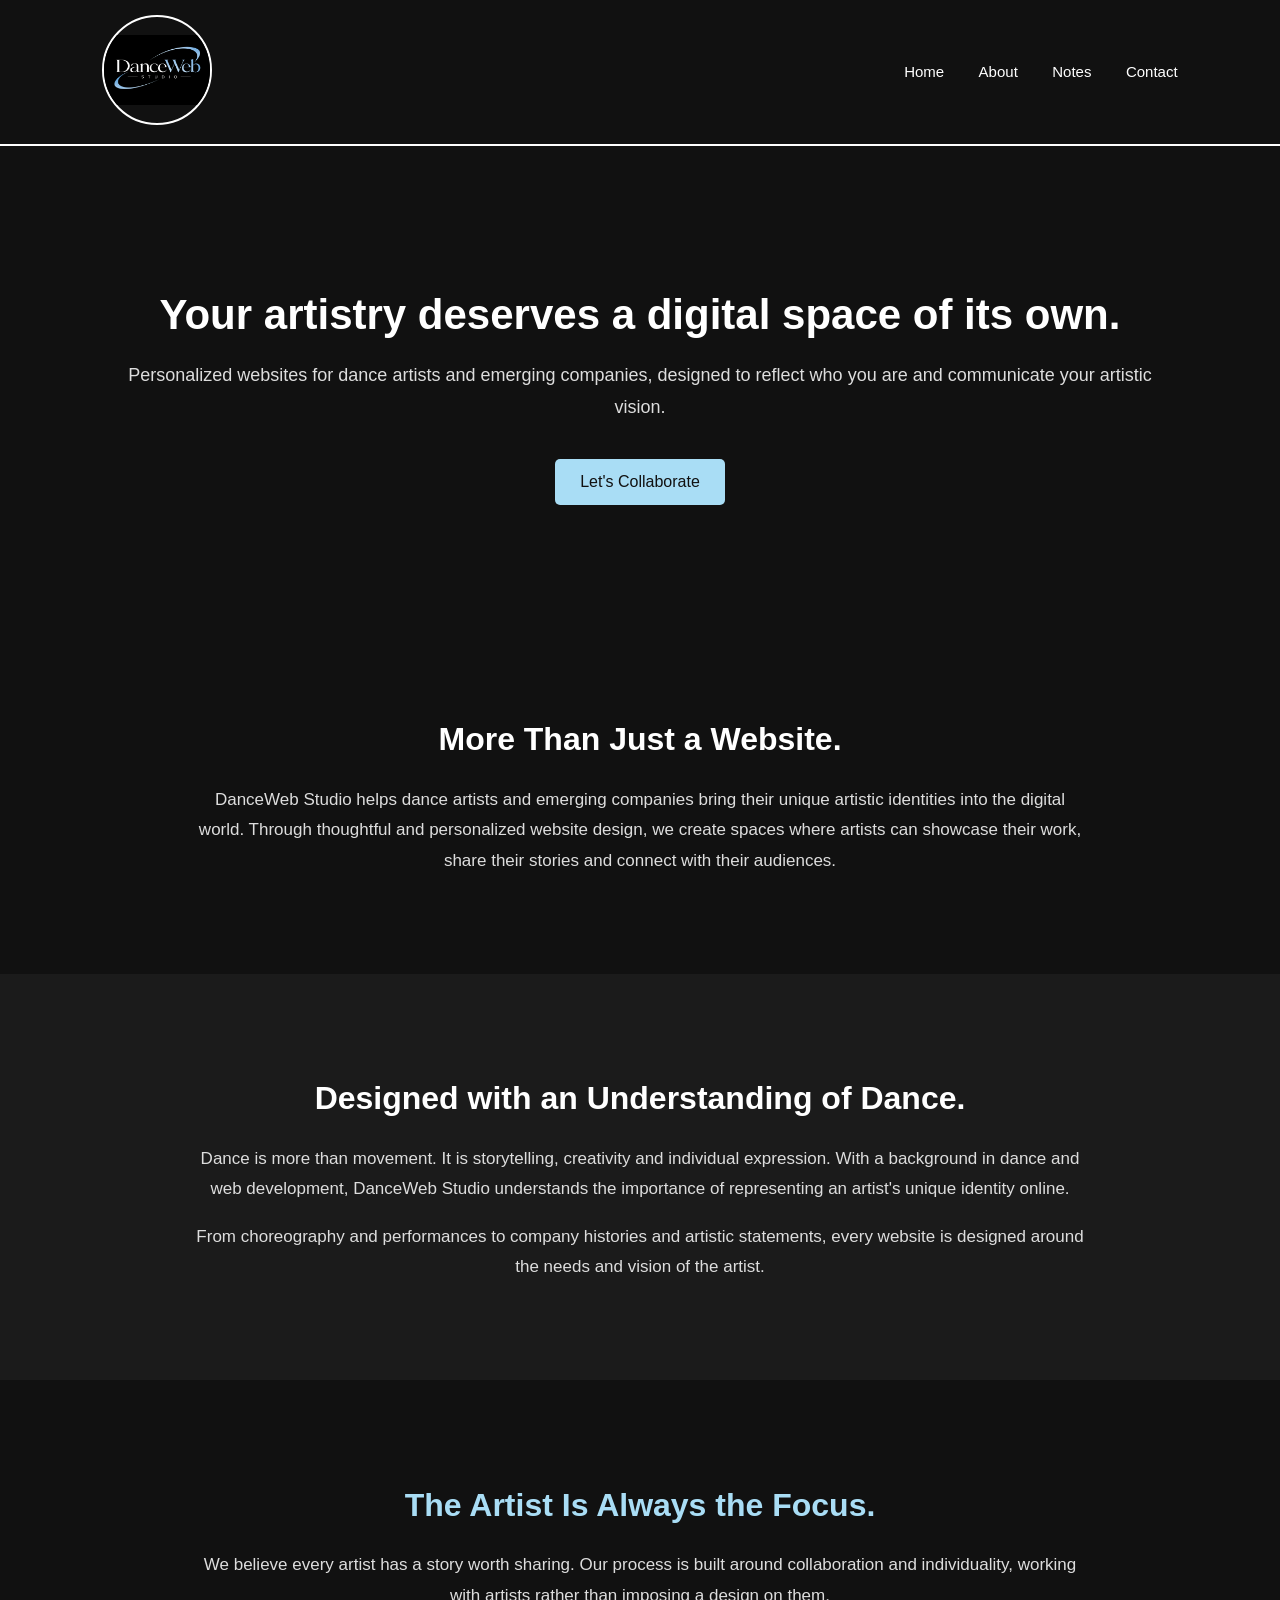
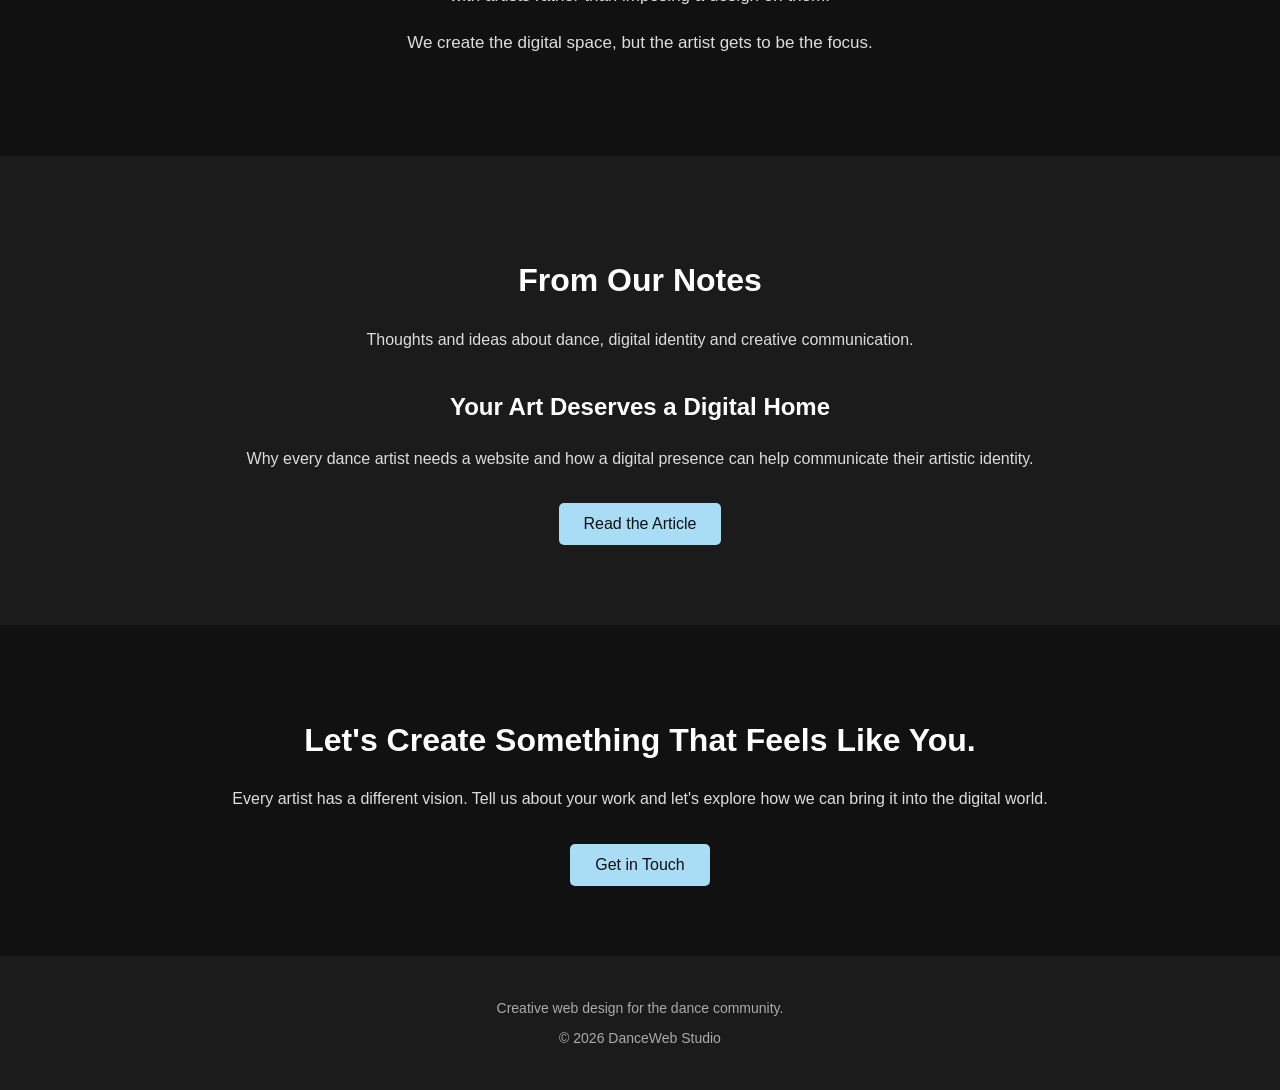
==== index.html @ 017f2ad7 "Add files via upload" ====
<!DOCTYPE html>
<html lang="en">

<head>
    <meta charset="UTF-8">
    <meta name="viewport" content="width=device-width, initial-scale=1.0">

    <title>DanceWeb Studio | Creative Web Design for Dance Artists</title>

    <link rel="stylesheet" href="styles.css">
</head>

<body>

    <!-- HEADER / NAVIGATION -->
    <header>

        <!-- LOGO -->
        <a href="index.html">
            <img src="images/DanceWebStudioLogo.png" alt="DanceWeb Studio Logo">
        </a>


        <nav>
            <a href="index.html">Home</a>
            <a href="about.html">About</a>
            <a href="notes.html">Notes</a>
            <a href="contact.html">Contact</a>
        </nav>

    </header>


    <!-- MAIN CONTENT -->
    <main>

        <!-- HERO SECTION -->
        <section id="hero">

            <h2>Your artistry deserves a digital space of its own.</h2>

            <p>
                Personalized websites for dance artists and emerging
                companies, designed to reflect who you are and
                communicate your artistic vision.
            </p>

            <a href="contact.html">Let's Collaborate</a>

        </section>


        <!-- INTRODUCTION SECTION -->
        <section id="introduction">

            <h2>More Than Just a Website.</h2>

            <p>
                DanceWeb Studio helps dance artists and emerging
                companies bring their unique artistic identities
                into the digital world. Through thoughtful and
                personalized website design, we create spaces
                where artists can showcase their work, share their
                stories and connect with their audiences.
            </p>

        </section>


        <!-- WHAT MAKES US DIFFERENT -->
        <section id="difference">

            <h2>Designed with an Understanding of Dance.</h2>

            <p>
                Dance is more than movement. It is storytelling,
                creativity and individual expression. With a
                background in dance and web development, DanceWeb
                Studio understands the importance of representing
                an artist's unique identity online.
            </p>

            <p>
                From choreography and performances to company
                histories and artistic statements, every website
                is designed around the needs and vision of the artist.
            </p>

        </section>


        <!-- OUR PHILOSOPHY -->
        <section id="philosophy">

            <h2>The Artist Is Always the Focus.</h2>

            <p>
                We believe every artist has a story worth sharing.
                Our process is built around collaboration and
                individuality, working with artists rather than
                imposing a design on them.
            </p>

            <p>
                We create the digital space, but the artist gets
                to be the focus.
            </p>

        </section>


        <!-- NOTES / BLOG SECTION -->
        <section id="notes">

            <h2>From Our Notes</h2>

            <p>
                Thoughts and ideas about dance, digital identity
                and creative communication.
            </p>

            <h3>Your Art Deserves a Digital Home</h3>

            <p>
                Why every dance artist needs a website and how
                a digital presence can help communicate their
                artistic identity.
            </p>

            <a href="post.html">Read the Article</a>

        </section>


        <!-- CONTACT SECTION -->
        <section id="contact">

            <h2>Let's Create Something That Feels Like You.</h2>

            <p>
                Every artist has a different vision. Tell us about
                your work and let's explore how we can bring it
                into the digital world.
            </p>

            <a href="contact.html">Get in Touch</a>

        </section>

    </main>


    <!-- FOOTER -->
    <footer>

        <p>Creative web design for the dance community.</p>

        <p>&copy; 2026 DanceWeb Studio</p>

    </footer>

</body>

</html>
---- styles.css ----
/* GENERAL STYLING */

* {
    box-sizing: border-box;
}

body {
    font-family: Arial, sans-serif;
    margin: 0;
    background-color: #111111;
    color: #FFFFFF;
}


/* HEADER / NAVIGATION */

header {
    display: flex;
    justify-content: space-between;
    align-items: center;
    padding: 15px 8%;
    background-color: #111111;
    border-bottom: 2px solid white;
}

/* LOGO */

header img {
    width: 110px;
    height: 110px;
    border: 2px solid white;
    border-radius: 50%;
    object-fit: contain;
}

/* NAVIGATION LINKS */

nav a {
    text-decoration: none;
    color: #FFFFFF;
    margin-left: 30px;
    font-size: 15px;
}

nav a:hover {
    color: #A9DDF5;
}


/* HERO SECTION */

#hero {
    background-color: #111111;
    color: #FFFFFF;
    text-align: center;
    padding: 110px 10%;
}

#hero h2 {
    font-size: 42px;
    margin-bottom: 20px;
}

#hero p {
    font-size: 18px;
    line-height: 1.8;
    margin-bottom: 35px;
    color: #DDDDDD;
}

#hero a {
    display: inline-block;
    background-color: #A9DDF5;
    color: #111111;
    text-decoration: none;
    padding: 14px 25px;
    border-radius: 5px;
}

#hero a:hover {
    background-color: #FFFFFF;
}


/* INTRODUCTION SECTION */

#introduction {
    text-align: center;
    padding: 80px 15%;
}

#introduction h2 {
    font-size: 32px;
}

#introduction p {
    font-size: 17px;
    line-height: 1.8;
    color: #DDDDDD;
}


/* WHAT MAKES US DIFFERENT */

#difference {
    background-color: #1B1B1B;
    text-align: center;
    padding: 80px 15%;
}

#difference h2 {
    font-size: 32px;
}

#difference p {
    font-size: 17px;
    line-height: 1.8;
    color: #DDDDDD;
}


/* OUR PHILOSOPHY */

#philosophy {
    text-align: center;
    padding: 80px 15%;
}

#philosophy h2 {
    font-size: 32px;
    color: #A9DDF5;
}

#philosophy p {
    font-size: 17px;
    line-height: 1.8;
    color: #DDDDDD;
}


/* NOTES / BLOG SECTION */

#notes {
    background-color: #1B1B1B;
    text-align: center;
    padding: 80px 15%;
}

#notes h2 {
    font-size: 32px;
}

#notes h3 {
    font-size: 24px;
    margin-top: 40px;
}

#notes p {
    color: #DDDDDD;
    line-height: 1.7;
}

#notes a {
    display: inline-block;
    margin-top: 15px;
    background-color: #A9DDF5;
    color: #111111;
    text-decoration: none;
    padding: 12px 25px;
    border-radius: 5px;
}

#notes a:hover {
    background-color: #FFFFFF;
}


/* CONTACT SECTION */

#contact {
    text-align: center;
    padding: 70px 15%;
}

#contact h2 {
    font-size: 32px;
}

#contact p {
    color: #DDDDDD;
    line-height: 1.7;
}

#contact a {
    display: inline-block;
    margin-top: 15px;
    background-color: #A9DDF5;
    color: #111111;
    text-decoration: none;
    padding: 12px 25px;
    border-radius: 5px;
}

#contact a:hover {
    background-color: #FFFFFF;
}


/* FOOTER */

footer {
    background-color: #1B1B1B;
    text-align: center;
    padding: 30px;
}

footer p {
    color: #AAAAAA;
    font-size: 14px;
}
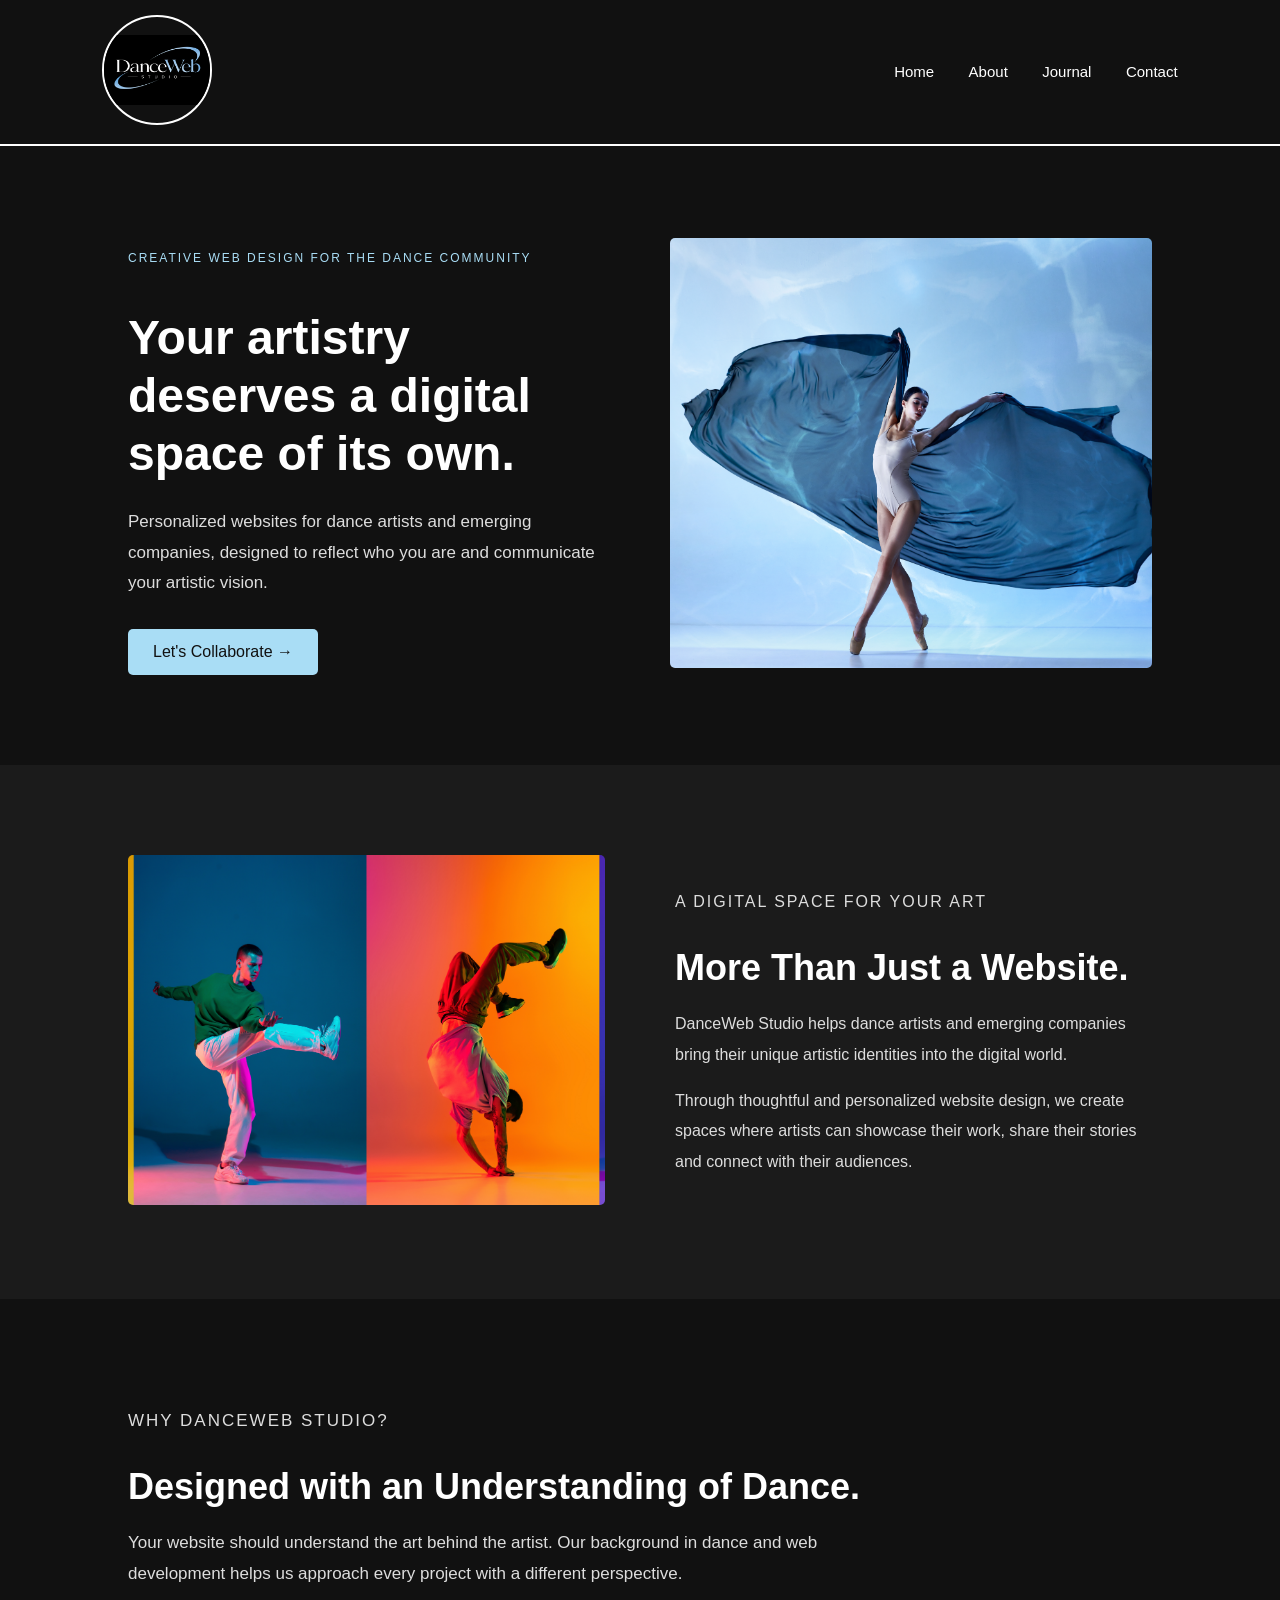
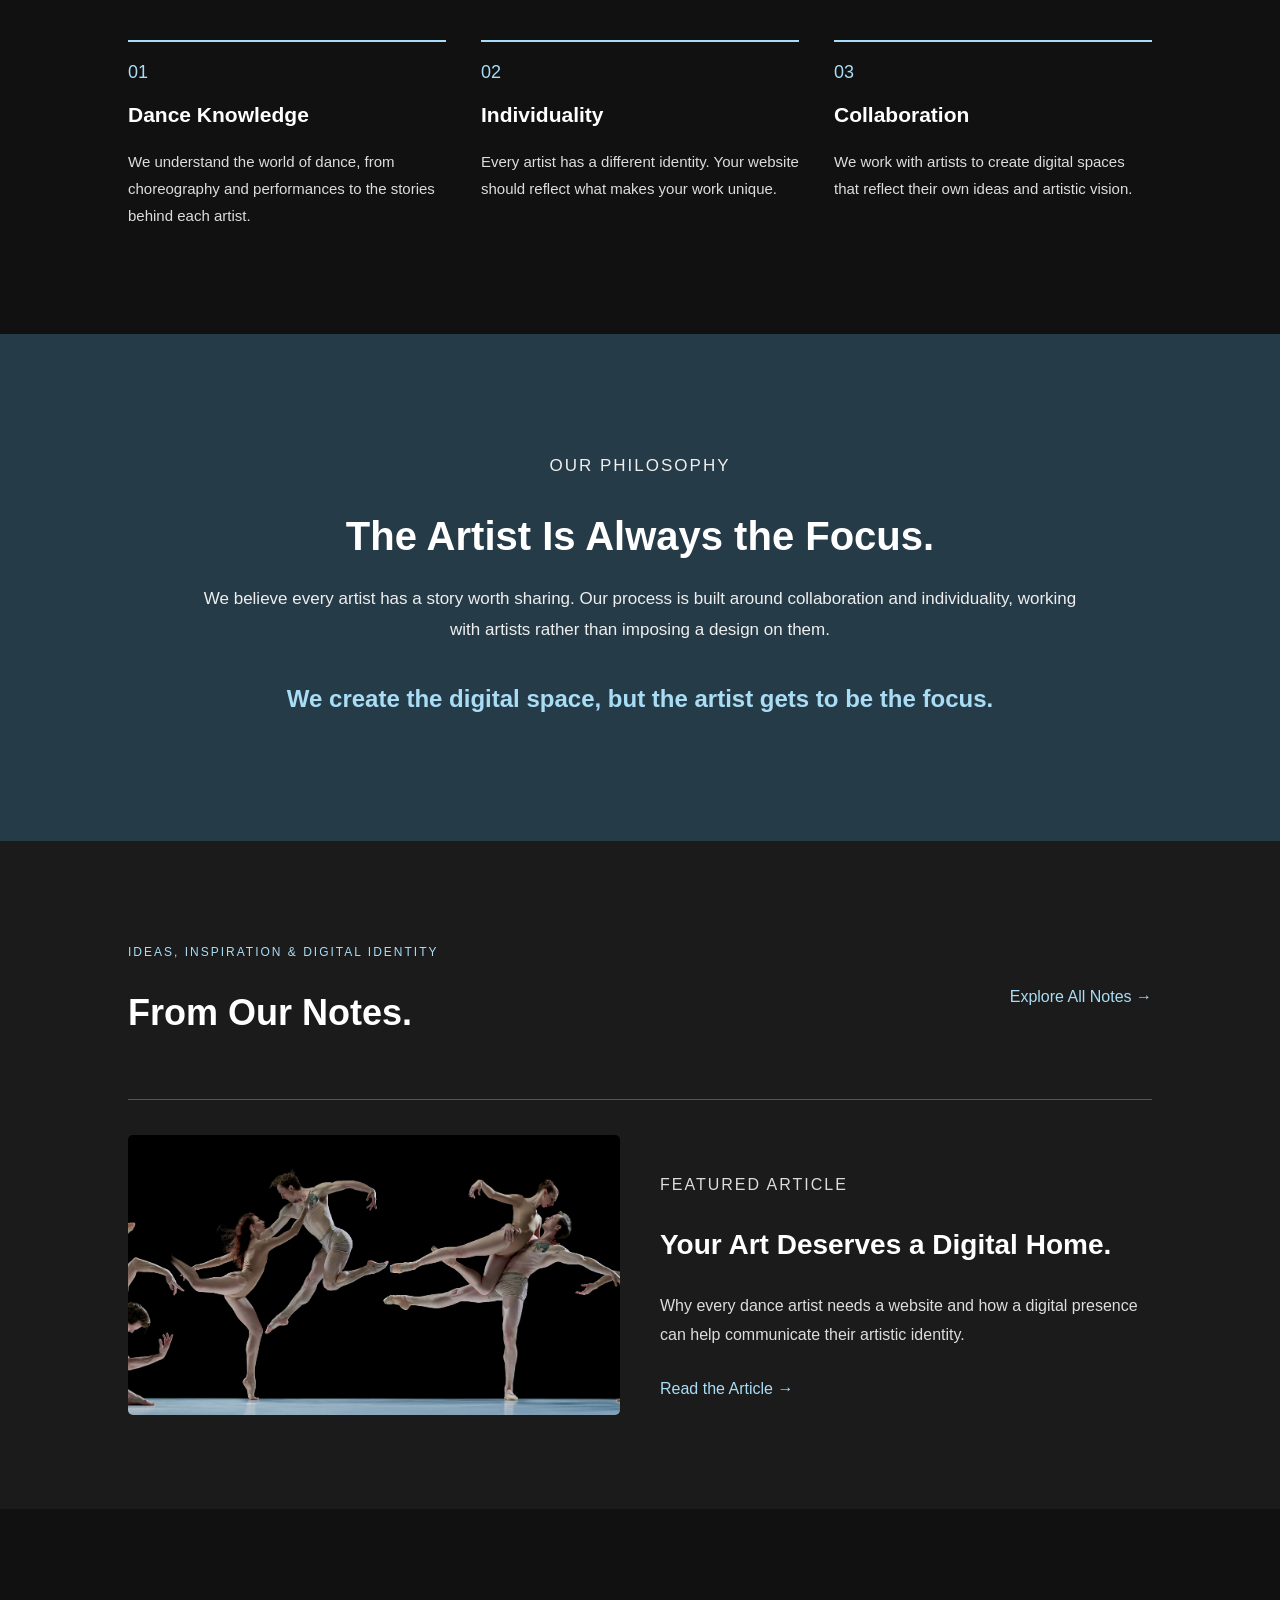
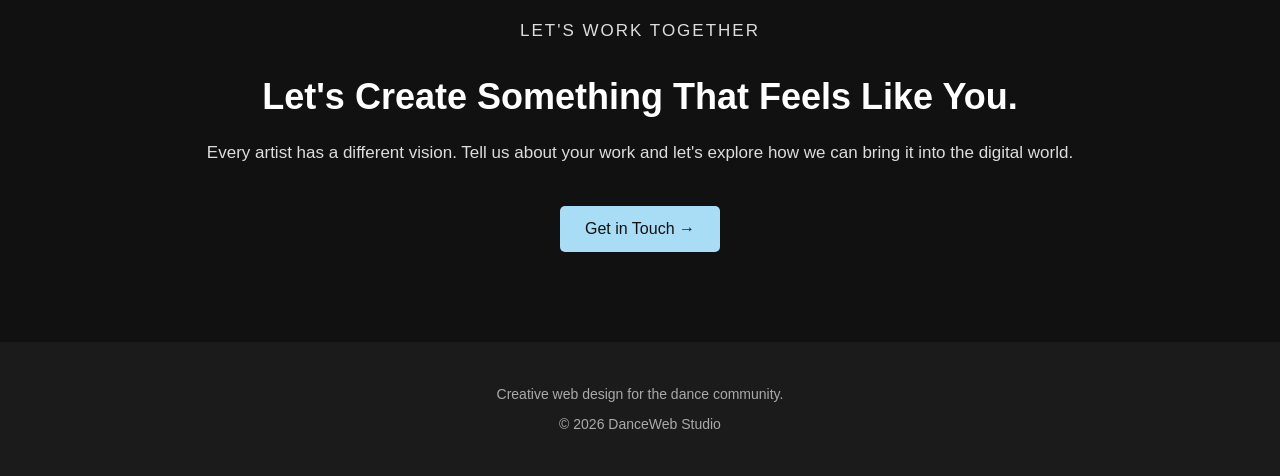
==== commit 081c2217: "Add files via upload" ====
--- a/index.html
+++ b/index.html
@@ -24,28 +24,36 @@
         <nav>
             <a href="index.html">Home</a>
             <a href="about.html">About</a>
-            <a href="notes.html">Notes</a>
+            <a href="notes.html">Journal</a>
             <a href="contact.html">Contact</a>
         </nav>
 
     </header>
 
 
-    <!-- MAIN CONTENT -->
+
     <main>
 
         <!-- HERO SECTION -->
         <section id="hero">
 
-            <h2>Your artistry deserves a digital space of its own.</h2>
-
-            <p>
-                Personalized websites for dance artists and emerging
-                companies, designed to reflect who you are and
-                communicate your artistic vision.
-            </p>
-
-            <a href="contact.html">Let's Collaborate</a>
+            <div class="hero-text">
+                <p class="eyebrow">CREATIVE WEB DESIGN FOR THE DANCE COMMUNITY</p>
+
+                <h1>Your artistry deserves a digital space of its own.</h1>
+
+                <p>
+                    Personalized websites for dance artists and emerging
+                    companies, designed to reflect who you are and
+                    communicate your artistic vision.
+                </p>
+
+                <a href="contact.html">Let's Collaborate →</a>
+            </div>
+
+            <div class="hero-image">
+                <img src="images/dance-hero.jpeg">
+            </div>
 
         </section>
 
@@ -53,16 +61,29 @@
         <!-- INTRODUCTION SECTION -->
         <section id="introduction">
 
-            <h2>More Than Just a Website.</h2>
-
-            <p>
-                DanceWeb Studio helps dance artists and emerging
-                companies bring their unique artistic identities
-                into the digital world. Through thoughtful and
-                personalized website design, we create spaces
-                where artists can showcase their work, share their
-                stories and connect with their audiences.
-            </p>
+            <div class="intro-image">
+                <img src="images/dance-intro.jpeg">
+            </div>
+
+            <div class="intro-text">
+
+                <p class="eyebrow">A DIGITAL SPACE FOR YOUR ART</p>
+
+                <h2>More Than Just a Website.</h2>
+
+                <p>
+                    DanceWeb Studio helps dance artists and emerging
+                    companies bring their unique artistic identities
+                    into the digital world.
+                </p>
+
+                <p>
+                    Through thoughtful and personalized website design,
+                    we create spaces where artists can showcase their work,
+                    share their stories and connect with their audiences.
+                </p>
+
+            </div>
 
         </section>
 
@@ -70,27 +91,58 @@
         <!-- WHAT MAKES US DIFFERENT -->
         <section id="difference">
 
-            <h2>Designed with an Understanding of Dance.</h2>
-
-            <p>
-                Dance is more than movement. It is storytelling,
-                creativity and individual expression. With a
-                background in dance and web development, DanceWeb
-                Studio understands the importance of representing
-                an artist's unique identity online.
-            </p>
-
-            <p>
-                From choreography and performances to company
-                histories and artistic statements, every website
-                is designed around the needs and vision of the artist.
-            </p>
+            <div class="difference-heading">
+
+                <p class="eyebrow">WHY DANCEWEB STUDIO?</p>
+
+                <h2>Designed with an Understanding of Dance.</h2>
+
+                <p>
+                    Your website should understand the art behind the artist.
+                    Our background in dance and web development helps us
+                    approach every project with a different perspective.
+                </p>
+
+            </div>
+
+            <div class="difference-items">
+
+                <div>
+                    <span>01</span>
+                    <h3>Dance Knowledge</h3>
+                    <p>
+                        We understand the world of dance, from choreography
+                        and performances to the stories behind each artist.
+                    </p>
+                </div>
+
+                <div>
+                    <span>02</span>
+                    <h3>Individuality</h3>
+                    <p>
+                        Every artist has a different identity. Your website
+                        should reflect what makes your work unique.
+                    </p>
+                </div>
+
+                <div>
+                    <span>03</span>
+                    <h3>Collaboration</h3>
+                    <p>
+                        We work with artists to create digital spaces
+                        that reflect their own ideas and artistic vision.
+                    </p>
+                </div>
+
+            </div>
 
         </section>
 
 
         <!-- OUR PHILOSOPHY -->
         <section id="philosophy">
+
+            <p class="eyebrow">OUR PHILOSOPHY</p>
 
             <h2>The Artist Is Always the Focus.</h2>
 
@@ -101,10 +153,9 @@
                 imposing a design on them.
             </p>
 
-            <p>
-                We create the digital space, but the artist gets
-                to be the focus.
-            </p>
+            <h3>
+                We create the digital space, but the artist gets to be the focus.
+            </h3>
 
         </section>
 
@@ -112,28 +163,46 @@
         <!-- NOTES / BLOG SECTION -->
         <section id="notes">
 
-            <h2>From Our Notes</h2>
-
-            <p>
-                Thoughts and ideas about dance, digital identity
-                and creative communication.
-            </p>
-
-            <h3>Your Art Deserves a Digital Home</h3>
-
-            <p>
-                Why every dance artist needs a website and how
-                a digital presence can help communicate their
-                artistic identity.
-            </p>
-
-            <a href="post.html">Read the Article</a>
+            <div class="notes-heading">
+                <div>
+                    <p class="eyebrow">IDEAS, INSPIRATION & DIGITAL IDENTITY</p>
+                    <h2>From Our Notes.</h2>
+                </div>
+
+                <a href="notes.html">Explore All Notes →</a>
+            </div>
+
+            <div class="notes-article">
+
+                <div class="notes-image">
+                    <img src="images/dance-notes.jpeg" alt="Dance artist in a rehearsal studio">
+                </div>
+
+                <div class="notes-text">
+
+                    <p class="eyebrow">FEATURED ARTICLE</p>
+
+                    <h3>Your Art Deserves a Digital Home.</h3>
+
+                    <p>
+                        Why every dance artist needs a website and how
+                        a digital presence can help communicate their
+                        artistic identity.
+                    </p>
+
+                    <a href="post.html">Read the Article →</a>
+
+                </div>
+
+            </div>
 
         </section>
 
 
         <!-- CONTACT SECTION -->
         <section id="contact">
+
+            <p class="eyebrow">LET'S WORK TOGETHER</p>
 
             <h2>Let's Create Something That Feels Like You.</h2>
 
@@ -143,11 +212,12 @@
                 into the digital world.
             </p>
 
-            <a href="contact.html">Get in Touch</a>
+            <a href="contact.html">Get in Touch →</a>
 
         </section>
 
     </main>
+
 
 
     <!-- FOOTER -->
--- a/styles.css
+++ b/styles.css
@@ -47,28 +47,55 @@
 }
 
 
+/* ----------------------- */
+/* HOMEPAGE */
+/* ----------------------- */
+
+
+/* SMALL SECTION LABELS */
+
+.eyebrow {
+    color: #A9DDF5;
+    font-size: 12px;
+    letter-spacing: 2px;
+    line-height: 1.6;
+    margin-bottom: 20px;
+}
+
+
 /* HERO SECTION */
 
 #hero {
-    background-color: #111111;
-    color: #FFFFFF;
-    text-align: center;
-    padding: 110px 10%;
-}
-
-#hero h2 {
-    font-size: 42px;
-    margin-bottom: 20px;
-}
-
-#hero p {
-    font-size: 18px;
-    line-height: 1.8;
-    margin-bottom: 35px;
-    color: #DDDDDD;
-}
-
-#hero a {
+    display: flex;
+    align-items: center;
+    gap: 60px;
+    padding: 90px 10%;
+    min-height: 550px;
+}
+
+.hero-text {
+    flex: 1;
+}
+
+.hero-text h1 {
+    font-size: 48px;
+    line-height: 1.2;
+    margin-bottom: 25px;
+}
+
+.hero-text p {
+    color: #DDDDDD;
+    font-size: 17px;
+    line-height: 1.8;
+    margin-bottom: 30px;
+}
+
+.hero-text .eyebrow {
+    color: #A9DDF5;
+    font-size: 12px;
+}
+
+.hero-text a {
     display: inline-block;
     background-color: #A9DDF5;
     color: #111111;
@@ -77,134 +104,238 @@
     border-radius: 5px;
 }
 
-#hero a:hover {
-    background-color: #FFFFFF;
+.hero-text a:hover {
+    background-color: white;
+}
+
+.hero-image {
+    flex: 1;
+}
+
+.hero-image img {
+    width: 100%;
+    height: 430px;
+    object-fit: cover;
+    border-radius: 5px;
 }
 
 
 /* INTRODUCTION SECTION */
 
 #introduction {
+    display: flex;
+    align-items: center;
+    gap: 70px;
+    padding: 90px 10%;
+    background-color: #1B1B1B;
+}
+
+.intro-image {
+    flex: 1;
+}
+
+.intro-image img {
+    width: 100%;
+    height: 350px;
+    object-fit: cover;
+    border-radius: 5px;
+}
+
+.intro-text {
+    flex: 1;
+}
+
+.intro-text h2 {
+    font-size: 36px;
+    margin-bottom: 20px;
+}
+
+.intro-text p {
+    color: #DDDDDD;
+    font-size: 16px;
+    line-height: 1.9;
+}
+
+
+/* WHAT MAKES US DIFFERENT */
+
+#difference {
+    padding: 90px 10%;
+}
+
+.difference-heading {
+    max-width: 750px;
+    margin-bottom: 50px;
+}
+
+.difference-heading h2 {
+    font-size: 36px;
+    margin-bottom: 20px;
+}
+
+.difference-heading p {
+    color: #DDDDDD;
+    font-size: 17px;
+    line-height: 1.8;
+}
+
+.difference-items {
+    display: flex;
+    gap: 35px;
+}
+
+.difference-items div {
+    flex: 1;
+    border-top: 2px solid #A9DDF5;
+    padding-top: 20px;
+}
+
+.difference-items span {
+    color: #A9DDF5;
+    font-size: 18px;
+}
+
+.difference-items h3 {
+    font-size: 21px;
+    margin-top: 20px;
+}
+
+.difference-items p {
+    color: #DDDDDD;
+    font-size: 15px;
+    line-height: 1.8;
+}
+
+/* OUR PHILOSOPHY */
+
+#philosophy {
+    background-color: #263B48;
     text-align: center;
-    padding: 80px 15%;
-}
-
-#introduction h2 {
-    font-size: 32px;
-}
-
-#introduction p {
+    padding: 100px 15%;
+}
+
+#philosophy h2 {
+    font-size: 40px;
+    margin-bottom: 25px;
+}
+
+#philosophy p {
+    color: #EEEEEE;
     font-size: 17px;
     line-height: 1.8;
-    color: #DDDDDD;
-}
-
-
-/* WHAT MAKES US DIFFERENT */
-
-#difference {
-    background-color: #1B1B1B;
-    text-align: center;
-    padding: 80px 15%;
-}
-
-#difference h2 {
-    font-size: 32px;
-}
-
-#difference p {
-    font-size: 17px;
-    line-height: 1.8;
-    color: #DDDDDD;
-}
-
-
-/* OUR PHILOSOPHY */
-
-#philosophy {
-    text-align: center;
-    padding: 80px 15%;
-}
-
-#philosophy h2 {
-    font-size: 32px;
-    color: #A9DDF5;
-}
-
-#philosophy p {
-    font-size: 17px;
-    line-height: 1.8;
-    color: #DDDDDD;
-}
-
-
-/* NOTES / BLOG SECTION */
+}
+
+#philosophy h3 {
+    color: #A9DDF5;
+    font-size: 24px;
+    line-height: 1.5;
+    margin-top: 35px;
+}
+
+/* NOTES SECTION */
 
 #notes {
     background-color: #1B1B1B;
-    text-align: center;
-    padding: 80px 15%;
-}
-
-#notes h2 {
-    font-size: 32px;
-}
-
-#notes h3 {
-    font-size: 24px;
-    margin-top: 40px;
-}
-
-#notes p {
-    color: #DDDDDD;
-    line-height: 1.7;
-}
-
-#notes a {
+    padding: 90px 10%;
+}
+
+.notes-heading {
+    display: flex;
+    justify-content: space-between;
+    align-items: center;
+    margin-bottom: 35px;
+}
+
+.notes-heading h2 {
+    font-size: 36px;
+}
+
+.notes-heading a {
+    color: #A9DDF5;
+    text-decoration: none;
+}
+
+.notes-heading a:hover {
+    color: white;
+}
+
+.notes-article {
+    display: flex;
+    align-items: center;
+    gap: 40px;
+    border-top: 1px solid #555555;
+    padding-top: 35px;
+}
+
+.notes-image {
+    flex: 1;
+}
+
+.notes-image img {
+    width: 100%;
+    height: 280px;
+    object-fit: cover;
+    border-radius: 5px;
+}
+
+.notes-text {
+    flex: 1;
+}
+
+.notes-text h3 {
+    font-size: 28px;
+    line-height: 1.3;
+}
+
+.notes-text p {
+    color: #DDDDDD;
+    font-size: 16px;
+    line-height: 1.8;
+}
+
+.notes-text a {
     display: inline-block;
     margin-top: 15px;
+    color: #A9DDF5;
+    text-decoration: none;
+}
+
+.notes-text a:hover {
+    color: white;
+}
+
+
+/* CONTACT SECTION */
+
+#contact {
+    text-align: center;
+    padding: 90px 15%;
+}
+
+#contact h2 {
+    font-size: 36px;
+    margin-bottom: 20px;
+}
+
+#contact p {
+    color: #DDDDDD;
+    font-size: 17px;
+    line-height: 1.8;
+}
+
+#contact a {
+    display: inline-block;
+    margin-top: 20px;
     background-color: #A9DDF5;
     color: #111111;
     text-decoration: none;
-    padding: 12px 25px;
+    padding: 14px 25px;
     border-radius: 5px;
 }
 
-#notes a:hover {
-    background-color: #FFFFFF;
-}
-
-
-/* CONTACT SECTION */
-
-#contact {
-    text-align: center;
-    padding: 70px 15%;
-}
-
-#contact h2 {
-    font-size: 32px;
-}
-
-#contact p {
-    color: #DDDDDD;
-    line-height: 1.7;
-}
-
-#contact a {
-    display: inline-block;
-    margin-top: 15px;
-    background-color: #A9DDF5;
-    color: #111111;
-    text-decoration: none;
-    padding: 12px 25px;
-    border-radius: 5px;
-}
-
 #contact a:hover {
-    background-color: #FFFFFF;
-}
-
+    background-color: white;
+}
 
 /* FOOTER */
 
@@ -217,4 +348,654 @@
 footer p {
     color: #AAAAAA;
     font-size: 14px;
+}
+
+
+@media screen and (max-width: 768px) {
+
+    #hero,
+    #introduction {
+        flex-direction: column;
+        padding: 60px 8%;
+        gap: 35px;
+    }
+
+    .hero-text h1 {
+        font-size: 36px;
+    }
+
+    .hero-image img {
+        height: 300px;
+    }
+
+    .intro-image img {
+        height: 280px;
+    }
+
+    #difference {
+        padding: 60px 8%;
+    }
+
+    .difference-items {
+        flex-direction: column;
+        gap: 30px;
+    }
+
+    #philosophy {
+        padding: 70px 8%;
+    }
+
+    #philosophy h2 {
+        font-size: 32px;
+    }
+
+    #notes {
+        padding: 60px 8%;
+    }
+
+    .notes-heading {
+        align-items: flex-start;
+        flex-direction: column;
+        gap: 10px;
+    }
+
+    .notes-article {
+        flex-direction: column;
+        align-items: flex-start;
+    }
+
+    .notes-image,
+    .notes-text {
+        width: 100%;
+    }
+
+    #contact {
+        padding: 70px 8%;
+    }
+
+}
+
+
+
+/* ----------------------- */
+/* JOURNAL PAGE */
+/* ----------------------- */
+
+
+/* JOURNAL INTRODUCTION */
+
+#notes-intro {
+    display: flex;
+    align-items: center;
+    gap: 60px;
+    padding: 100px 10%;
+}
+
+.journal-intro-text {
+    flex: 1.3;
+}
+
+.journal-intro-text h1 {
+    font-size: 46px;
+    line-height: 1.2;
+    margin-top: 15px;
+}
+
+.journal-intro-description {
+    flex: 1;
+    border-left: 2px solid #A9DDF5;
+    padding-left: 30px;
+}
+
+.journal-intro-description p {
+    color: #DDDDDD;
+    font-size: 17px;
+    line-height: 1.9;
+}
+
+
+/* LATEST STORIES */
+
+#blog {
+    background-color: #1B1B1B;
+    padding: 80px 10%;
+}
+
+.blog-heading {
+    margin-bottom: 35px;
+}
+
+.blog-heading h2 {
+    font-size: 36px;
+}
+
+
+/* FEATURED ARTICLE */
+
+.featured-article {
+    display: flex;
+    align-items: center;
+    gap: 45px;
+    border-top: 1px solid #555555;
+    padding-top: 35px;
+}
+
+.featured-image {
+    flex: 1.2;
+}
+
+.featured-image img {
+    width: 100%;
+    height: 350px;
+    object-fit: cover;
+    border-radius: 5px;
+}
+
+.featured-text {
+    flex: 1;
+}
+
+.featured-text h3 {
+    font-size: 30px;
+    line-height: 1.3;
+    margin-top: 15px;
+}
+
+.featured-text p {
+    color: #DDDDDD;
+    font-size: 16px;
+    line-height: 1.8;
+}
+
+.featured-text a {
+    display: inline-block;
+    margin-top: 20px;
+    color: #A9DDF5;
+    text-decoration: none;
+}
+
+.featured-text a:hover {
+    color: #FFFFFF;
+}
+
+
+/* JOURNAL PAGE - MOBILE */
+
+@media screen and (max-width: 768px) {
+
+    #notes-intro {
+        flex-direction: column;
+        align-items: flex-start;
+        padding: 60px 8%;
+        gap: 30px;
+    }
+
+    .journal-intro-text h1 {
+        font-size: 36px;
+    }
+
+    .journal-intro-description {
+        padding-left: 20px;
+    }
+
+    #blog {
+        padding: 60px 8%;
+    }
+
+    .featured-article {
+        flex-direction: column;
+        align-items: flex-start;
+        gap: 25px;
+    }
+
+    .featured-image,
+    .featured-text {
+        width: 100%;
+    }
+
+    .featured-image img {
+        height: 280px;
+    }
+
+}
+
+
+/* ARTICLE HEADER */
+
+#article-header {
+    text-align: center;
+    padding: 100px 15%;
+}
+
+#article-header p:first-child {
+    color: #A9DDF5;
+    font-size: 13px;
+    letter-spacing: 2px;
+}
+
+#article-header h1 {
+    font-size: 42px;
+    margin-bottom: 20px;
+}
+
+#article-header p:last-child {
+    color: #DDDDDD;
+    font-size: 18px;
+    line-height: 1.8;
+}
+
+
+/* ARTICLE CONTENT */
+
+#article-content {
+    max-width: 850px;
+    margin: 0 auto;
+    padding: 40px 30px 100px;
+}
+
+#article-content h2 {
+    font-size: 27px;
+    margin-top: 45px;
+    margin-bottom: 15px;
+}
+
+#article-content p {
+    color: #DDDDDD;
+    font-size: 17px;
+    line-height: 1.9;
+    margin-bottom: 20px;
+}
+
+#article-content a {
+    display: inline-block;
+    margin-top: 30px;
+    color: #A9DDF5;
+    text-decoration: none;
+}
+
+#article-content a:hover {
+    color: #FFFFFF;
+}
+
+
+/* ----------------------- */
+/* ABOUT PAGE */
+/* ----------------------- */
+
+
+/* ABOUT INTRODUCTION */
+
+#about-intro {
+    display: flex;
+    align-items: center;
+    justify-content: space-between;
+    gap: 60px;
+    padding: 100px 10%;
+}
+
+.about-intro-text {
+    flex: 1.3;
+}
+
+.about-intro-text h1 {
+    font-size: 48px;
+    line-height: 1.2;
+    margin-top: 15px;
+}
+
+.about-intro-description {
+    flex: 1;
+    border-left: 2px solid #A9DDF5;
+    padding-left: 30px;
+}
+
+.about-intro-description p {
+    color: #DDDDDD;
+    font-size: 18px;
+    line-height: 1.9;
+}
+
+
+/* OUR STORY */
+
+#our-story {
+    display: flex;
+    align-items: center;
+    gap: 70px;
+    background-color: #1B1B1B;
+    padding: 90px 10%;
+}
+
+.story-text {
+    flex: 1.5;
+}
+
+.story-text h2 {
+    font-size: 36px;
+    margin-bottom: 25px;
+}
+
+.story-text p {
+    color: #DDDDDD;
+    font-size: 16px;
+    line-height: 1.9;
+    margin-bottom: 20px;
+}
+
+.story-highlight {
+    flex: 1;
+    background-color: #263B48;
+    padding: 40px;
+    border-radius: 5px;
+}
+
+.story-highlight span,
+.approach-details span,
+.value-card span {
+    color: #A9DDF5;
+    font-size: 16px;
+}
+
+.story-highlight h3 {
+    font-size: 27px;
+    line-height: 1.3;
+    margin-top: 30px;
+}
+
+.story-highlight p {
+    color: #EEEEEE;
+    font-size: 16px;
+    line-height: 1.8;
+}
+
+
+/* OUR APPROACH */
+
+#our-approach {
+    padding: 90px 10%;
+}
+
+.approach-heading {
+    max-width: 700px;
+    margin-bottom: 50px;
+}
+
+.approach-heading h2 {
+    font-size: 38px;
+    margin-bottom: 15px;
+}
+
+.approach-intro {
+    color: #DDDDDD;
+    font-size: 18px;
+    line-height: 1.8;
+}
+
+.approach-details {
+    display: flex;
+    gap: 35px;
+}
+
+.approach-details div {
+    flex: 1;
+    border-top: 2px solid #A9DDF5;
+    padding-top: 20px;
+}
+
+.approach-details h3 {
+    font-size: 22px;
+    margin-top: 20px;
+}
+
+.approach-details p {
+    color: #DDDDDD;
+    font-size: 15px;
+    line-height: 1.8;
+}
+
+
+/* OUR VALUES */
+
+#our-values {
+    background-color: #1B1B1B;
+    padding: 90px 10%;
+}
+
+.values-heading {
+    max-width: 650px;
+    margin-bottom: 45px;
+}
+
+.values-heading h2 {
+    font-size: 38px;
+    margin-bottom: 15px;
+}
+
+.values-heading p {
+    color: #DDDDDD;
+    font-size: 17px;
+    line-height: 1.8;
+}
+
+.values-grid {
+    display: grid;
+    grid-template-columns: repeat(3, 1fr);
+    gap: 20px;
+}
+
+.value-card {
+    border: 1px solid #444444;
+    padding: 30px;
+    border-radius: 5px;
+}
+
+.value-card h3 {
+    color: #A9DDF5;
+    font-size: 21px;
+    margin-top: 20px;
+}
+
+.value-card p {
+    color: #DDDDDD;
+    font-size: 15px;
+    line-height: 1.8;
+}
+
+
+/* ABOUT CLOSING */
+
+#about-closing {
+    background-color: #263B48;
+    text-align: center;
+    padding: 90px 15%;
+}
+
+#about-closing h2 {
+    font-size: 40px;
+    margin-bottom: 20px;
+}
+
+#about-closing p {
+    color: #EEEEEE;
+    font-size: 17px;
+    line-height: 1.8;
+}
+
+#about-closing a {
+    display: inline-block;
+    margin-top: 25px;
+    background-color: #A9DDF5;
+    color: #111111;
+    text-decoration: none;
+    padding: 14px 25px;
+    border-radius: 5px;
+}
+
+#about-closing a:hover {
+    background-color: #FFFFFF;
+}
+
+
+/* ABOUT PAGE - MOBILE */
+
+@media screen and (max-width: 768px) {
+
+    #about-intro,
+    #our-story {
+        flex-direction: column;
+        align-items: flex-start;
+        padding: 60px 8%;
+        gap: 35px;
+    }
+
+    .about-intro-text h1 {
+        font-size: 36px;
+    }
+
+    .about-intro-description {
+        padding-left: 20px;
+    }
+
+    .story-highlight {
+        width: 100%;
+    }
+
+    #our-approach,
+    #our-values {
+        padding: 60px 8%;
+    }
+
+    .approach-details {
+        flex-direction: column;
+        gap: 30px;
+    }
+
+    .values-grid {
+        grid-template-columns: 1fr;
+    }
+
+    #about-closing {
+        padding: 70px 8%;
+    }
+
+    #about-closing h2 {
+        font-size: 32px;
+    }
+
+}
+
+
+/* CONTACT INTRODUCTION */
+
+#contact-intro {
+    text-align: center;
+    padding: 100px 15%;
+}
+
+#contact-intro h1 {
+    font-size: 42px;
+    margin-bottom: 25px;
+}
+
+#contact-intro p {
+    font-size: 18px;
+    line-height: 1.8;
+    color: #DDDDDD;
+}
+
+
+/* CONTACT FORM */
+
+#contact-form {
+    background-color: #1B1B1B;
+    padding: 80px 15%;
+    text-align: center;
+}
+
+#contact-form h2 {
+    font-size: 32px;
+    margin-bottom: 15px;
+}
+
+#contact-form p {
+    color: #DDDDDD;
+    font-size: 17px;
+    margin-bottom: 40px;
+}
+
+#contact-form form {
+    max-width: 600px;
+    margin: 0 auto;
+    text-align: left;
+}
+
+
+/* FORM LABELS */
+
+#contact-form label {
+    display: block;
+    margin-bottom: 10px;
+    margin-top: 25px;
+    font-size: 15px;
+}
+
+
+/* FORM INPUTS */
+
+#contact-form input,
+#contact-form textarea {
+    width: 100%;
+    padding: 14px;
+    background-color: #111111;
+    border: 1px solid #777777;
+    border-radius: 5px;
+    color: #FFFFFF;
+    font-size: 15px;
+    font-family: Arial, sans-serif;
+}
+
+
+/* TEXTAREA */
+
+#contact-form textarea {
+    resize: vertical;
+}
+
+
+/* SUBMIT BUTTON */
+
+#contact-form button {
+    display: block;
+    margin-top: 30px;
+    padding: 14px 25px;
+    background-color: #A9DDF5;
+    color: #111111;
+    border: none;
+    border-radius: 5px;
+    font-size: 15px;
+    cursor: pointer;
+}
+
+#contact-form button:hover {
+    background-color: #FFFFFF;
+}
+
+
+/* CONTACT CLOSING */
+
+#contact-closing {
+    text-align: center;
+    padding: 80px 15%;
+}
+
+#contact-closing h2 {
+    font-size: 32px;
+    color: #A9DDF5;
+    margin-bottom: 20px;
+}
+
+#contact-closing p {
+    color: #DDDDDD;
+    font-size: 17px;
+    line-height: 1.8;
 }
